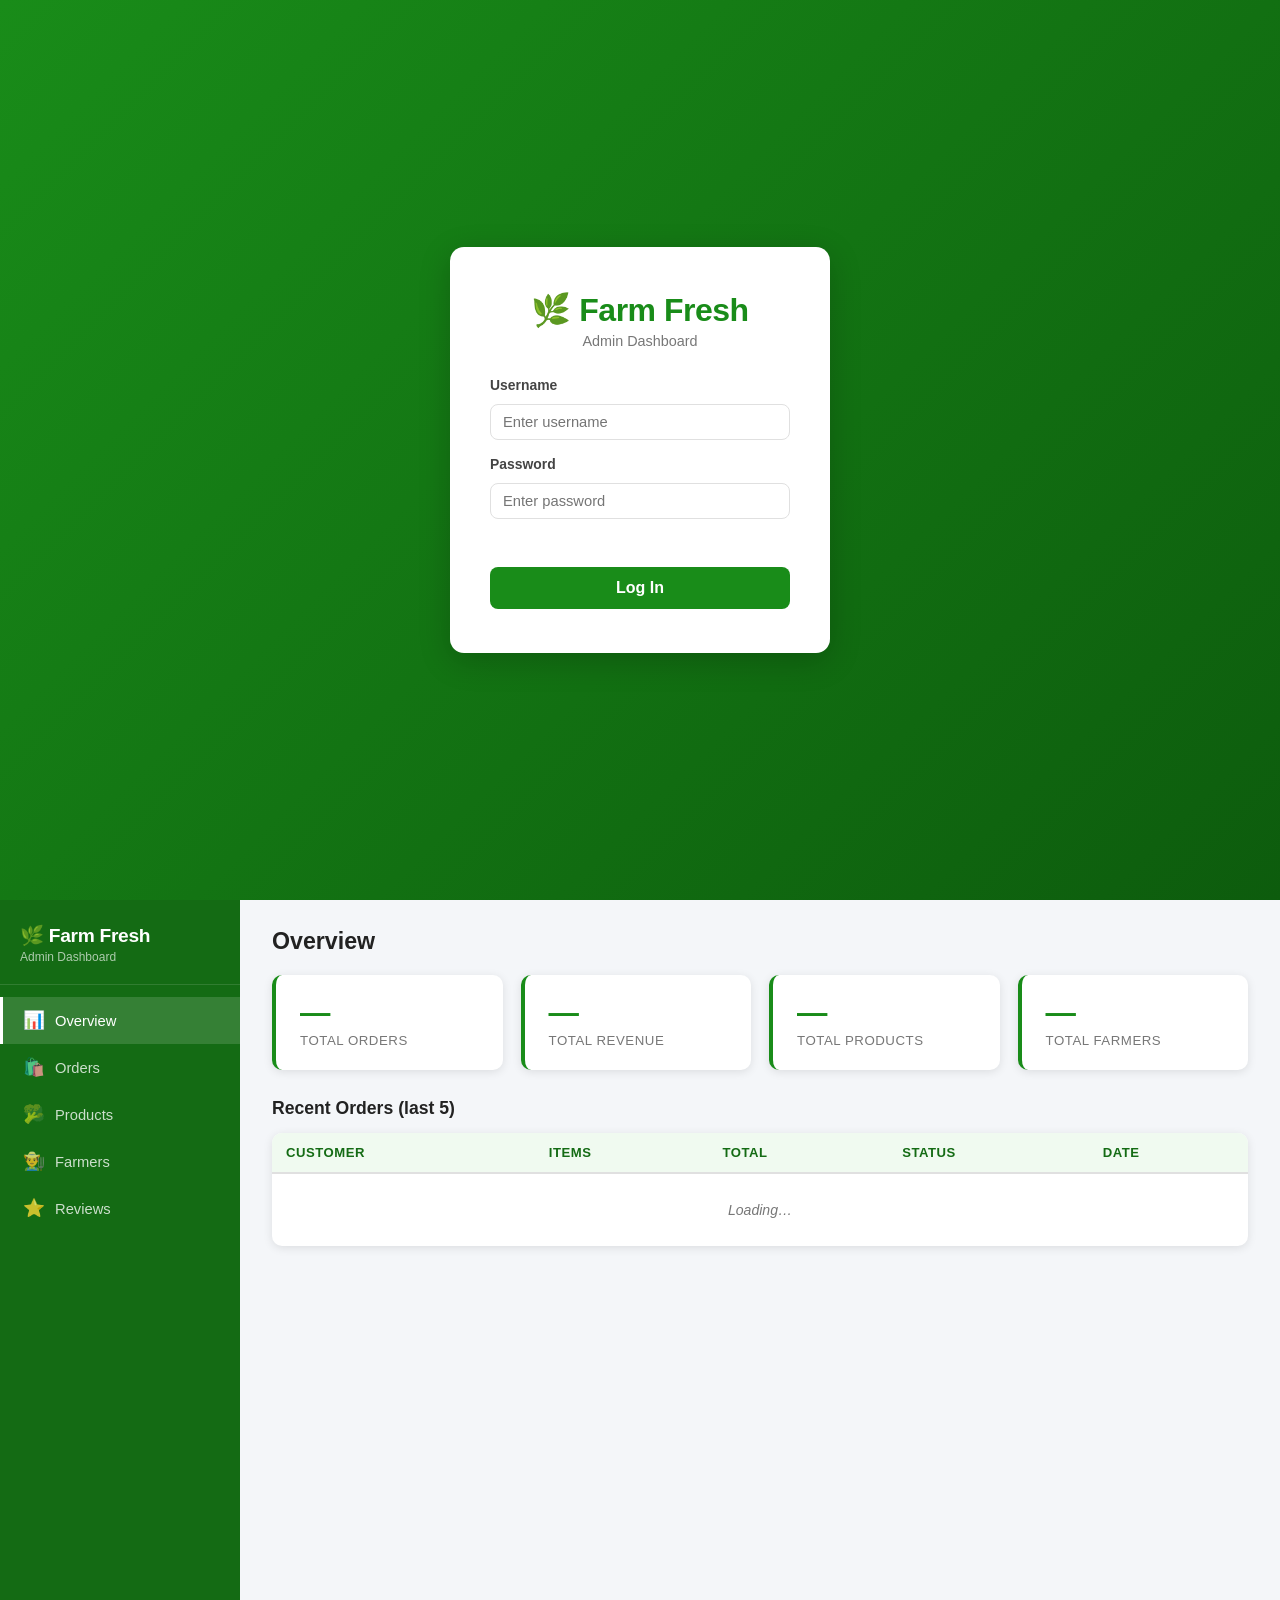
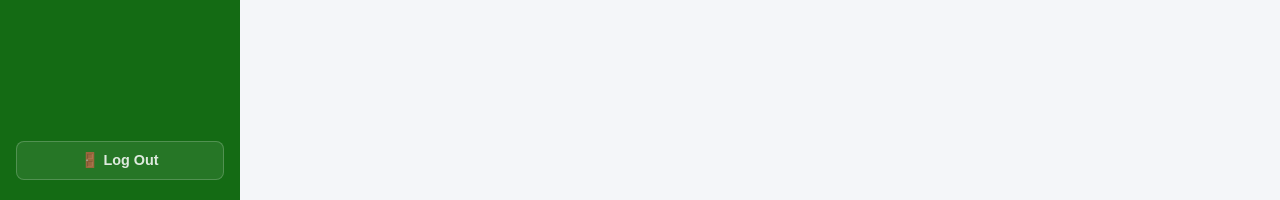
==== admin.html @ 546a93dd "Add fully functional admin dashboard with localStorage Co-authored-by: erokemwa <111133254+erokemwa@" ====
<!DOCTYPE html>
<html lang="en">
  <head>
    <meta charset="UTF-8">
    <meta name="viewport" content="width=device-width, initial-scale=1.0">
    <meta name="description" content="Farm Fresh Admin Dashboard — manage orders, products, farmers and reviews.">
    <title>Farm Fresh Admin</title>
    <link rel="stylesheet" href="admin.css">
  </head>
  <body>

    <!-- ===== Login Screen ===== -->
    <div id="login-gate" class="login-gate">
      <div class="login-box">
        <div class="login-logo">🌿 Farm Fresh</div>
        <p class="login-subtitle">Admin Dashboard</p>
        <form id="login-form" novalidate>
          <div class="form-group">
            <label for="login-username">Username</label>
            <input type="text" id="login-username" placeholder="Enter username" required autocomplete="username">
          </div>
          <div class="form-group">
            <label for="login-password">Password</label>
            <input type="password" id="login-password" placeholder="Enter password" required autocomplete="current-password">
          </div>
          <p class="login-error" id="login-error" aria-live="polite"></p>
          <button type="submit" class="btn-login">Log In</button>
        </form>
      </div>
    </div>

    <!-- ===== Dashboard App ===== -->
    <div id="admin-app" class="admin-app" hidden>

      <!-- Sidebar -->
      <aside class="sidebar" aria-label="Admin sidebar navigation">
        <div class="sidebar-brand">
          🌿 Farm Fresh
          <span>Admin Dashboard</span>
        </div>
        <nav class="sidebar-nav" aria-label="Dashboard sections">
          <a class="nav-link active" data-tab="overview" role="button" tabindex="0">
            <span class="nav-icon">📊</span> Overview
          </a>
          <a class="nav-link" data-tab="orders" role="button" tabindex="0">
            <span class="nav-icon">🛍️</span> Orders
          </a>
          <a class="nav-link" data-tab="products" role="button" tabindex="0">
            <span class="nav-icon">🥦</span> Products
          </a>
          <a class="nav-link" data-tab="farmers" role="button" tabindex="0">
            <span class="nav-icon">👨‍🌾</span> Farmers
          </a>
          <a class="nav-link" data-tab="reviews" role="button" tabindex="0">
            <span class="nav-icon">⭐</span> Reviews
          </a>
        </nav>
        <button id="btn-logout" class="btn-logout" type="button">🚪 Log Out</button>
      </aside>

      <!-- Main Content -->
      <main class="admin-main">

        <!-- ===== Overview Tab ===== -->
        <section id="tab-overview" class="admin-section active">
          <h2>Overview</h2>
          <div class="stats-grid">
            <div class="stat-card">
              <div class="stat-value" id="stat-orders">—</div>
              <div class="stat-label">Total Orders</div>
            </div>
            <div class="stat-card">
              <div class="stat-value" id="stat-revenue">—</div>
              <div class="stat-label">Total Revenue</div>
            </div>
            <div class="stat-card">
              <div class="stat-value" id="stat-products">—</div>
              <div class="stat-label">Total Products</div>
            </div>
            <div class="stat-card">
              <div class="stat-value" id="stat-farmers">—</div>
              <div class="stat-label">Total Farmers</div>
            </div>
          </div>

          <h3>Recent Orders (last 5)</h3>
          <div class="table-wrapper">
            <table aria-label="Recent orders">
              <thead>
                <tr>
                  <th>Customer</th>
                  <th>Items</th>
                  <th>Total</th>
                  <th>Status</th>
                  <th>Date</th>
                </tr>
              </thead>
              <tbody id="recent-orders-body">
                <tr class="empty-row"><td colspan="5">Loading…</td></tr>
              </tbody>
            </table>
          </div>
        </section>

        <!-- ===== Orders Tab ===== -->
        <section id="tab-orders" class="admin-section">
          <div class="section-header">
            <h2>Orders</h2>
          </div>
          <div class="table-wrapper">
            <table aria-label="All orders">
              <thead>
                <tr>
                  <th>ID</th>
                  <th>Customer</th>
                  <th>Phone</th>
                  <th>Address</th>
                  <th>Items</th>
                  <th>Total (KES)</th>
                  <th>Status</th>
                  <th>Date</th>
                  <th>Actions</th>
                </tr>
              </thead>
              <tbody id="orders-body">
                <tr class="empty-row"><td colspan="9">Loading…</td></tr>
              </tbody>
            </table>
          </div>
        </section>

        <!-- ===== Products Tab ===== -->
        <section id="tab-products" class="admin-section">
          <div class="section-header">
            <h2>Products</h2>
            <button id="btn-add-product" class="btn-primary" type="button">+ Add Product</button>
          </div>
          <div class="table-wrapper">
            <table aria-label="Products">
              <thead>
                <tr>
                  <th>Name</th>
                  <th>Farmer</th>
                  <th>Price (KES)</th>
                  <th>Category</th>
                  <th>Unit</th>
                  <th>Availability</th>
                  <th>Actions</th>
                </tr>
              </thead>
              <tbody id="products-body">
                <tr class="empty-row"><td colspan="7">Loading…</td></tr>
              </tbody>
            </table>
          </div>
        </section>

        <!-- ===== Farmers Tab ===== -->
        <section id="tab-farmers" class="admin-section">
          <div class="section-header">
            <h2>Farmers</h2>
            <button id="btn-add-farmer" class="btn-primary" type="button">+ Add Farmer</button>
          </div>
          <div class="table-wrapper">
            <table aria-label="Farmers">
              <thead>
                <tr>
                  <th>Name</th>
                  <th>Location</th>
                  <th>Bio</th>
                  <th>Actions</th>
                </tr>
              </thead>
              <tbody id="farmers-body">
                <tr class="empty-row"><td colspan="4">Loading…</td></tr>
              </tbody>
            </table>
          </div>
        </section>

        <!-- ===== Reviews Tab ===== -->
        <section id="tab-reviews" class="admin-section">
          <div class="section-header">
            <h2>Reviews</h2>
          </div>
          <div class="table-wrapper">
            <table aria-label="Reviews">
              <thead>
                <tr>
                  <th>Reviewer</th>
                  <th>Rating</th>
                  <th>Comment</th>
                  <th>Status</th>
                  <th>Actions</th>
                </tr>
              </thead>
              <tbody id="reviews-body">
                <tr class="empty-row"><td colspan="5">Loading…</td></tr>
              </tbody>
            </table>
          </div>
        </section>

      </main>
    </div>

    <!-- ===== Product Modal ===== -->
    <div id="product-modal" class="modal-overlay hidden" role="dialog" aria-modal="true" aria-labelledby="product-modal-title">
      <div class="modal-box">
        <div class="modal-header">
          <h3 id="product-modal-title">Add Product</h3>
          <button id="product-modal-close" class="modal-close" type="button" aria-label="Close modal">×</button>
        </div>
        <form id="product-form" novalidate>
          <div class="form-row">
            <div class="form-group">
              <label for="p-name">Name</label>
              <input type="text" id="p-name" name="p-name" placeholder="e.g. Tomatoes" required>
            </div>
            <div class="form-group">
              <label for="p-farmer">Farmer</label>
              <input type="text" id="p-farmer" name="p-farmer" placeholder="e.g. John's Farm" required>
            </div>
          </div>
          <div class="form-row">
            <div class="form-group">
              <label for="p-price">Price (KES)</label>
              <input type="number" id="p-price" name="p-price" min="0" step="1" placeholder="100" required>
            </div>
            <div class="form-group">
              <label for="p-original-price">Original Price (KES, optional)</label>
              <input type="number" id="p-original-price" name="p-original-price" min="0" step="1" placeholder="120">
            </div>
          </div>
          <div class="form-row">
            <div class="form-group">
              <label for="p-category">Category</label>
              <select id="p-category" name="p-category" required>
                <option value="vegetables">Vegetables</option>
                <option value="greens">Greens</option>
                <option value="fruits">Fruits</option>
              </select>
            </div>
            <div class="form-group">
              <label for="p-unit">Unit</label>
              <input type="text" id="p-unit" name="p-unit" placeholder="e.g. per kg" required>
            </div>
          </div>
          <div class="form-actions">
            <button type="submit" class="btn-primary">Save Product</button>
            <button type="button" id="product-modal-cancel" class="btn-danger">Cancel</button>
          </div>
        </form>
      </div>
    </div>

    <!-- ===== Farmer Modal ===== -->
    <div id="farmer-modal" class="modal-overlay hidden" role="dialog" aria-modal="true" aria-labelledby="farmer-modal-title">
      <div class="modal-box">
        <div class="modal-header">
          <h3 id="farmer-modal-title">Add Farmer</h3>
          <button id="farmer-modal-close" class="modal-close" type="button" aria-label="Close modal">×</button>
        </div>
        <form id="farmer-form" novalidate>
          <div class="form-group">
            <label for="f-name">Name</label>
            <input type="text" id="f-name" name="f-name" placeholder="e.g. John Kamau" required>
          </div>
          <div class="form-group">
            <label for="f-location">Location</label>
            <input type="text" id="f-location" name="f-location" placeholder="e.g. Nakuru, Kenya" required>
          </div>
          <div class="form-group">
            <label for="f-bio">Bio</label>
            <textarea id="f-bio" name="f-bio" rows="4" placeholder="Short bio about the farmer…" required></textarea>
          </div>
          <div class="form-actions">
            <button type="submit" class="btn-primary">Save Farmer</button>
            <button type="button" id="farmer-modal-cancel" class="btn-danger">Cancel</button>
          </div>
        </form>
      </div>
    </div>

    <script src="admin.js"></script>
  </body>
</html>
---- admin.css ----
/* ===== Admin Dashboard Stylesheet ===== */
:root {
  --green: #198C19;
  --green-dark: #146b14;
  --green-light: #f0faf0;
  --orange: #f5a623;
  --orange-dark: #d4881a;
  --text: #222;
  --muted: #777;
  --border: #e0e0e0;
  --radius: 10px;
  --shadow: 0 2px 10px rgba(0, 0, 0, 0.10);
  --red: #e53935;
  --blue: #1976d2;
}

*, *::before, *::after {
  box-sizing: border-box;
  margin: 0;
  padding: 0;
}

body {
  font-family: 'Segoe UI', Arial, sans-serif;
  color: var(--text);
  background: #f4f6f9;
}

/* ===== Login Screen ===== */
.login-gate {
  min-height: 100vh;
  display: flex;
  align-items: center;
  justify-content: center;
  background: linear-gradient(135deg, #198C19 0%, #0d5c0d 100%);
}

.login-box {
  background: #fff;
  border-radius: 14px;
  padding: 44px 40px;
  width: 100%;
  max-width: 380px;
  box-shadow: 0 8px 32px rgba(0, 0, 0, 0.2);
  text-align: center;
}

.login-logo {
  font-size: 2rem;
  font-weight: 800;
  color: var(--green);
  margin-bottom: 4px;
  letter-spacing: -0.5px;
}

.login-subtitle {
  color: var(--muted);
  font-size: 0.9rem;
  margin-bottom: 28px;
}

.login-box .form-group {
  text-align: left;
  margin-bottom: 16px;
}

.login-box label {
  display: block;
  font-size: 0.88rem;
  font-weight: 600;
  color: #444;
  margin-bottom: 6px;
}

.login-box input {
  width: 100%;
  padding: 10px 14px;
  border: 1.5px solid var(--border);
  border-radius: 8px;
  font-size: 1rem;
  outline: none;
  transition: border-color 0.2s;
  font-family: inherit;
}

.login-box input:focus {
  border-color: var(--green);
}

.btn-login {
  width: 100%;
  padding: 12px;
  background: var(--green);
  color: #fff;
  border: none;
  border-radius: 8px;
  font-size: 1rem;
  font-weight: 700;
  cursor: pointer;
  transition: background 0.2s;
  margin-top: 4px;
}

.btn-login:hover {
  background: var(--green-dark);
}

.login-error {
  color: var(--red);
  font-size: 0.85rem;
  margin-bottom: 12px;
  text-align: left;
  min-height: 1.2em;
}

/* ===== App Layout ===== */
.admin-app {
  display: grid;
  grid-template-columns: 240px 1fr;
  min-height: 100vh;
}

/* ===== Sidebar ===== */
.sidebar {
  background: var(--green-dark);
  display: flex;
  flex-direction: column;
  position: sticky;
  top: 0;
  height: 100vh;
  overflow-y: auto;
}

.sidebar-brand {
  padding: 24px 20px 20px;
  font-size: 1.2rem;
  font-weight: 800;
  color: #fff;
  letter-spacing: -0.3px;
  border-bottom: 1px solid rgba(255, 255, 255, 0.12);
}

.sidebar-brand span {
  display: block;
  font-size: 0.75rem;
  font-weight: 400;
  color: rgba(255, 255, 255, 0.65);
  margin-top: 3px;
  letter-spacing: 0;
}

.sidebar-nav {
  display: flex;
  flex-direction: column;
  padding: 12px 0;
  flex: 1;
}

.nav-link {
  display: flex;
  align-items: center;
  gap: 10px;
  padding: 13px 20px;
  color: rgba(255, 255, 255, 0.78);
  text-decoration: none;
  font-size: 0.92rem;
  font-weight: 500;
  border-left: 3px solid transparent;
  transition: background 0.15s, color 0.15s, border-color 0.15s;
  cursor: pointer;
}

.nav-link:hover {
  background: rgba(255, 255, 255, 0.08);
  color: #fff;
}

.nav-link.active {
  background: rgba(255, 255, 255, 0.14);
  color: #fff;
  border-left-color: #fff;
}

.nav-icon {
  font-size: 1.1rem;
  flex-shrink: 0;
}

.btn-logout {
  margin: 12px 16px 20px;
  padding: 10px 0;
  background: rgba(255, 255, 255, 0.08);
  color: rgba(255, 255, 255, 0.85);
  border: 1px solid rgba(255, 255, 255, 0.2);
  border-radius: 8px;
  cursor: pointer;
  font-size: 0.9rem;
  font-weight: 600;
  font-family: inherit;
  transition: background 0.2s;
}

.btn-logout:hover {
  background: rgba(229, 57, 53, 0.3);
  color: #fff;
  border-color: rgba(229, 57, 53, 0.5);
}

/* ===== Main Content ===== */
.admin-main {
  padding: 28px 32px;
  overflow-y: auto;
}

.admin-section {
  display: none;
}

.admin-section.active {
  display: block;
}

.section-header {
  display: flex;
  align-items: center;
  justify-content: space-between;
  margin-bottom: 24px;
}

.section-header h2 {
  margin-bottom: 0;
}

h2 {
  font-size: 1.45rem;
  margin-bottom: 20px;
  color: var(--text);
}

h3 {
  font-size: 1.1rem;
  margin: 20px 0 14px;
  color: var(--text);
}

/* ===== Stat Cards ===== */
.stats-grid {
  display: grid;
  grid-template-columns: repeat(4, 1fr);
  gap: 18px;
  margin-bottom: 28px;
}

.stat-card {
  background: #fff;
  border-radius: var(--radius);
  box-shadow: var(--shadow);
  padding: 22px 24px;
  display: flex;
  flex-direction: column;
  gap: 6px;
  border-left: 4px solid var(--green);
}

.stat-value {
  font-size: 1.9rem;
  font-weight: 700;
  color: var(--green);
  line-height: 1;
}

.stat-label {
  font-size: 0.83rem;
  color: var(--muted);
  font-weight: 500;
  text-transform: uppercase;
  letter-spacing: 0.04em;
}

/* ===== Tables ===== */
.table-wrapper {
  background: #fff;
  border-radius: var(--radius);
  box-shadow: var(--shadow);
  overflow: auto;
  margin-bottom: 20px;
}

table {
  width: 100%;
  border-collapse: collapse;
  font-size: 0.88rem;
}

thead {
  background: var(--green-light);
}

th {
  padding: 12px 14px;
  text-align: left;
  font-weight: 700;
  color: var(--green-dark);
  white-space: nowrap;
  border-bottom: 2px solid var(--border);
  font-size: 0.82rem;
  text-transform: uppercase;
  letter-spacing: 0.04em;
}

td {
  padding: 11px 14px;
  border-bottom: 1px solid var(--border);
  vertical-align: middle;
}

tbody tr:last-child td {
  border-bottom: none;
}

tbody tr:hover {
  background: #fafff8;
}

.empty-row td {
  text-align: center;
  color: var(--muted);
  padding: 28px;
  font-style: italic;
}

/* ===== Status Badges ===== */
.badge {
  display: inline-block;
  padding: 3px 11px;
  border-radius: 20px;
  font-size: 0.76rem;
  font-weight: 700;
  letter-spacing: 0.02em;
  white-space: nowrap;
}

.badge-pending {
  background: #fff3e0;
  color: #e65100;
}

.badge-confirmed {
  background: #e3f2fd;
  color: #1565c0;
}

.badge-delivered {
  background: #e8f5e9;
  color: #1b5e20;
}

.badge-approved {
  background: #e8f5e9;
  color: #1b5e20;
}

.badge-in-stock {
  background: #e8f5e9;
  color: #1b5e20;
}

.badge-out-of-stock {
  background: #f5f5f5;
  color: #757575;
}

/* ===== Buttons ===== */
.btn-primary {
  padding: 9px 18px;
  background: var(--green);
  color: #fff;
  border: none;
  border-radius: 8px;
  cursor: pointer;
  font-size: 0.88rem;
  font-weight: 600;
  font-family: inherit;
  transition: background 0.2s;
  white-space: nowrap;
}

.btn-primary:hover {
  background: var(--green-dark);
}

.btn-danger {
  padding: 6px 14px;
  background: var(--red);
  color: #fff;
  border: none;
  border-radius: 6px;
  cursor: pointer;
  font-size: 0.82rem;
  font-weight: 600;
  font-family: inherit;
  transition: background 0.2s;
}

.btn-danger:hover {
  background: #b71c1c;
}

.btn-edit {
  padding: 6px 14px;
  background: #e3f2fd;
  color: var(--blue);
  border: none;
  border-radius: 6px;
  cursor: pointer;
  font-size: 0.82rem;
  font-weight: 600;
  font-family: inherit;
  transition: background 0.2s;
}

.btn-edit:hover {
  background: #bbdefb;
}

.btn-approve {
  padding: 6px 14px;
  background: var(--green-light);
  color: var(--green-dark);
  border: none;
  border-radius: 6px;
  cursor: pointer;
  font-size: 0.82rem;
  font-weight: 600;
  font-family: inherit;
  transition: background 0.2s;
}

.btn-approve:hover {
  background: #c8e6c9;
}

.btn-actions {
  display: flex;
  gap: 6px;
  flex-wrap: nowrap;
}

/* ===== Status Select ===== */
.status-select {
  padding: 5px 10px;
  border: 1.5px solid var(--border);
  border-radius: 6px;
  font-size: 0.85rem;
  font-family: inherit;
  cursor: pointer;
  outline: none;
  background: #fff;
  transition: border-color 0.2s;
}

.status-select:focus {
  border-color: var(--green);
}

/* ===== Toggle ===== */
.toggle-btn {
  padding: 5px 14px;
  border-radius: 20px;
  border: none;
  cursor: pointer;
  font-size: 0.8rem;
  font-weight: 600;
  font-family: inherit;
  transition: background 0.2s, color 0.2s;
}

.toggle-btn.in-stock {
  background: #e8f5e9;
  color: #1b5e20;
}

.toggle-btn.in-stock:hover {
  background: #c8e6c9;
}

.toggle-btn.out-of-stock {
  background: #f5f5f5;
  color: #757575;
}

.toggle-btn.out-of-stock:hover {
  background: #e0e0e0;
}

/* ===== Modal ===== */
.modal-overlay {
  position: fixed;
  inset: 0;
  background: rgba(0, 0, 0, 0.45);
  backdrop-filter: blur(3px);
  display: flex;
  align-items: center;
  justify-content: center;
  z-index: 1000;
  padding: 16px;
}

.modal-overlay.hidden {
  display: none;
}

.modal-box {
  background: #fff;
  border-radius: 14px;
  padding: 32px 30px;
  width: 100%;
  max-width: 500px;
  max-height: 90vh;
  overflow-y: auto;
  box-shadow: 0 12px 40px rgba(0, 0, 0, 0.2);
}

.modal-header {
  display: flex;
  align-items: center;
  justify-content: space-between;
  margin-bottom: 22px;
}

.modal-header h3 {
  margin: 0;
  font-size: 1.15rem;
  color: var(--green-dark);
}

.modal-close {
  background: none;
  border: none;
  font-size: 1.4rem;
  cursor: pointer;
  color: var(--muted);
  line-height: 1;
  padding: 4px;
  border-radius: 4px;
  transition: color 0.15s, background 0.15s;
}

.modal-close:hover {
  color: var(--text);
  background: #f0f0f0;
}

/* ===== Form ===== */
.form-group {
  display: flex;
  flex-direction: column;
  gap: 5px;
  margin-bottom: 16px;
}

.form-group label {
  font-size: 0.87rem;
  font-weight: 600;
  color: #444;
}

.form-group input,
.form-group select,
.form-group textarea {
  padding: 9px 12px;
  border: 1.5px solid var(--border);
  border-radius: 8px;
  font-size: 0.92rem;
  outline: none;
  transition: border-color 0.2s;
  font-family: inherit;
  background: #fff;
}

.form-group input:focus,
.form-group select:focus,
.form-group textarea:focus {
  border-color: var(--green);
}

.form-group textarea {
  resize: vertical;
  min-height: 80px;
}

.form-row {
  display: grid;
  grid-template-columns: 1fr 1fr;
  gap: 14px;
}

.form-actions {
  display: flex;
  gap: 10px;
  margin-top: 6px;
}

/* ===== Stars ===== */
.stars {
  color: var(--orange);
  font-size: 0.95rem;
  letter-spacing: 1px;
}

/* ===== Responsive ===== */
@media (max-width: 900px) {
  .stats-grid {
    grid-template-columns: repeat(2, 1fr);
  }
}

@media (max-width: 768px) {
  .admin-app {
    grid-template-columns: 1fr;
  }

  .sidebar {
    position: static;
    height: auto;
    flex-direction: row;
    flex-wrap: wrap;
    align-items: center;
    padding: 0 8px;
    overflow-x: auto;
  }

  .sidebar-brand {
    padding: 10px 8px;
    font-size: 1rem;
    border-bottom: none;
    flex-shrink: 0;
  }

  .sidebar-brand span {
    display: none;
  }

  .sidebar-nav {
    flex-direction: row;
    padding: 0;
    flex: none;
    overflow-x: auto;
  }

  .nav-link {
    padding: 12px 10px;
    font-size: 0.8rem;
    border-left: none;
    border-bottom: 3px solid transparent;
    white-space: nowrap;
  }

  .nav-link.active {
    border-bottom-color: #fff;
    border-left-color: transparent;
    background: rgba(255, 255, 255, 0.14);
  }

  .btn-logout {
    margin: 6px 8px;
    padding: 7px 12px;
    white-space: nowrap;
  }

  .admin-main {
    padding: 16px;
  }

  .form-row {
    grid-template-columns: 1fr;
  }
}

@media (max-width: 480px) {
  .stats-grid {
    grid-template-columns: 1fr;
  }

  .section-header {
    flex-direction: column;
    align-items: flex-start;
    gap: 12px;
  }

  .modal-box {
    padding: 22px 18px;
  }
}
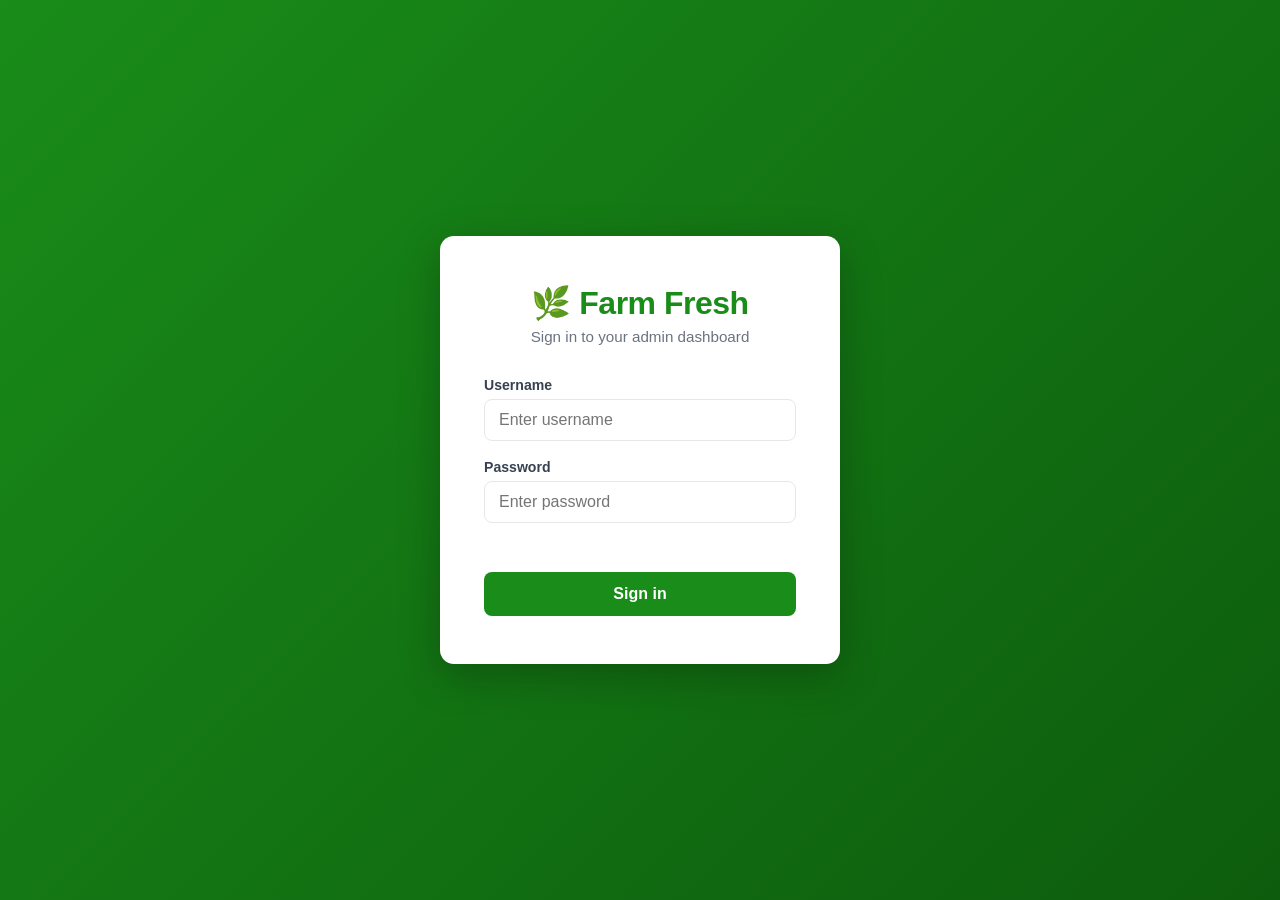
==== commit 2ed9a6d9: "Redesign admin layout: separate login page, Shopify-style dashboard, updated CSS tokens Co-authored-" ====
--- a/admin.html
+++ b/admin.html
@@ -4,62 +4,56 @@
     <meta charset="UTF-8">
     <meta name="viewport" content="width=device-width, initial-scale=1.0">
     <meta name="description" content="Farm Fresh Admin Dashboard — manage orders, products, farmers and reviews.">
-    <title>Farm Fresh Admin</title>
+    <title>Farm Fresh — Admin Dashboard</title>
     <link rel="stylesheet" href="admin.css">
   </head>
   <body>
 
-    <!-- ===== Login Screen ===== -->
-    <div id="login-gate" class="login-gate">
-      <div class="login-box">
-        <div class="login-logo">🌿 Farm Fresh</div>
-        <p class="login-subtitle">Admin Dashboard</p>
-        <form id="login-form" novalidate>
-          <div class="form-group">
-            <label for="login-username">Username</label>
-            <input type="text" id="login-username" placeholder="Enter username" required autocomplete="username">
-          </div>
-          <div class="form-group">
-            <label for="login-password">Password</label>
-            <input type="password" id="login-password" placeholder="Enter password" required autocomplete="current-password">
-          </div>
-          <p class="login-error" id="login-error" aria-live="polite"></p>
-          <button type="submit" class="btn-login">Log In</button>
-        </form>
-      </div>
-    </div>
-
     <!-- ===== Dashboard App ===== -->
-    <div id="admin-app" class="admin-app" hidden>
+    <div id="admin-app" class="admin-app">
 
       <!-- Sidebar -->
       <aside class="sidebar" aria-label="Admin sidebar navigation">
         <div class="sidebar-brand">
-          🌿 Farm Fresh
+          <a href="index.html" class="sidebar-logo-link">🌿 Farm Fresh</a>
           <span>Admin Dashboard</span>
         </div>
         <nav class="sidebar-nav" aria-label="Dashboard sections">
-          <a class="nav-link active" data-tab="overview" role="button" tabindex="0">
+          <a class="nav-link active" href="javascript:void(0)" data-tab="overview" role="button" tabindex="0">
             <span class="nav-icon">📊</span> Overview
           </a>
-          <a class="nav-link" data-tab="orders" role="button" tabindex="0">
+          <a class="nav-link" href="javascript:void(0)" data-tab="orders" role="button" tabindex="0">
             <span class="nav-icon">🛍️</span> Orders
           </a>
-          <a class="nav-link" data-tab="products" role="button" tabindex="0">
+          <a class="nav-link" href="javascript:void(0)" data-tab="products" role="button" tabindex="0">
             <span class="nav-icon">🥦</span> Products
           </a>
-          <a class="nav-link" data-tab="farmers" role="button" tabindex="0">
+          <a class="nav-link" href="javascript:void(0)" data-tab="farmers" role="button" tabindex="0">
             <span class="nav-icon">👨‍🌾</span> Farmers
           </a>
-          <a class="nav-link" data-tab="reviews" role="button" tabindex="0">
+          <a class="nav-link" href="javascript:void(0)" data-tab="reviews" role="button" tabindex="0">
             <span class="nav-icon">⭐</span> Reviews
           </a>
         </nav>
-        <button id="btn-logout" class="btn-logout" type="button">🚪 Log Out</button>
       </aside>
 
-      <!-- Main Content -->
-      <main class="admin-main">
+      <!-- Right-hand column: topbar + main content -->
+      <div class="admin-content">
+
+        <!-- Topbar -->
+        <header class="admin-topbar">
+          <span class="topbar-wordmark">
+            <a href="index.html" class="topbar-logo-link">🌿 <strong>Farm Fresh</strong></a>
+          </span>
+          <span id="topbar-section-title" class="topbar-section-title">Overview</span>
+          <div class="topbar-actions">
+            <span class="topbar-avatar" aria-hidden="true">👤</span>
+            <button id="btn-logout" class="btn-logout" type="button">Log Out</button>
+          </div>
+        </header>
+
+        <!-- Main Content -->
+        <main class="admin-main">
 
         <!-- ===== Overview Tab ===== -->
         <section id="tab-overview" class="admin-section active">
@@ -201,7 +195,8 @@
           </div>
         </section>
 
-      </main>
+        </main>
+      </div>
     </div>
 
     <!-- ===== Product Modal ===== -->
--- a/admin.css
+++ b/admin.css
@@ -3,15 +3,21 @@
   --green: #198C19;
   --green-dark: #146b14;
   --green-light: #f0faf0;
+  --green-mid: #e6f5e6;
   --orange: #f5a623;
-  --orange-dark: #d4881a;
-  --text: #222;
-  --muted: #777;
-  --border: #e0e0e0;
-  --radius: 10px;
-  --shadow: 0 2px 10px rgba(0, 0, 0, 0.10);
   --red: #e53935;
   --blue: #1976d2;
+  --text: #1a1a1a;
+  --text-secondary: #6b7280;
+  --border: #e5e7eb;
+  --surface: #ffffff;
+  --bg: #f9fafb;
+  --sidebar-bg: #1c1c1c;
+  --sidebar-text: #d1d5db;
+  --radius: 8px;
+  --radius-lg: 12px;
+  --shadow-sm: 0 1px 3px rgba(0, 0, 0, 0.08);
+  --shadow-md: 0 4px 16px rgba(0, 0, 0, 0.10);
 }
 
 *, *::before, *::after {
@@ -23,94 +29,7 @@
 body {
   font-family: 'Segoe UI', Arial, sans-serif;
   color: var(--text);
-  background: #f4f6f9;
-}
-
-/* ===== Login Screen ===== */
-.login-gate {
-  min-height: 100vh;
-  display: flex;
-  align-items: center;
-  justify-content: center;
-  background: linear-gradient(135deg, #198C19 0%, #0d5c0d 100%);
-}
-
-.login-box {
-  background: #fff;
-  border-radius: 14px;
-  padding: 44px 40px;
-  width: 100%;
-  max-width: 380px;
-  box-shadow: 0 8px 32px rgba(0, 0, 0, 0.2);
-  text-align: center;
-}
-
-.login-logo {
-  font-size: 2rem;
-  font-weight: 800;
-  color: var(--green);
-  margin-bottom: 4px;
-  letter-spacing: -0.5px;
-}
-
-.login-subtitle {
-  color: var(--muted);
-  font-size: 0.9rem;
-  margin-bottom: 28px;
-}
-
-.login-box .form-group {
-  text-align: left;
-  margin-bottom: 16px;
-}
-
-.login-box label {
-  display: block;
-  font-size: 0.88rem;
-  font-weight: 600;
-  color: #444;
-  margin-bottom: 6px;
-}
-
-.login-box input {
-  width: 100%;
-  padding: 10px 14px;
-  border: 1.5px solid var(--border);
-  border-radius: 8px;
-  font-size: 1rem;
-  outline: none;
-  transition: border-color 0.2s;
-  font-family: inherit;
-}
-
-.login-box input:focus {
-  border-color: var(--green);
-}
-
-.btn-login {
-  width: 100%;
-  padding: 12px;
-  background: var(--green);
-  color: #fff;
-  border: none;
-  border-radius: 8px;
-  font-size: 1rem;
-  font-weight: 700;
-  cursor: pointer;
-  transition: background 0.2s;
-  margin-top: 4px;
-}
-
-.btn-login:hover {
-  background: var(--green-dark);
-}
-
-.login-error {
-  color: var(--red);
-  font-size: 0.85rem;
-  margin-bottom: 12px;
-  text-align: left;
-  min-height: 1.2em;
+  background: var(--bg);
 }
 
 /* ===== App Layout ===== */
@@ -122,7 +41,7 @@
 
 /* ===== Sidebar ===== */
 .sidebar {
-  background: var(--green-dark);
+  background: var(--sidebar-bg);
   display: flex;
   flex-direction: column;
   position: sticky;
@@ -133,20 +52,31 @@
 
 .sidebar-brand {
   padding: 24px 20px 20px;
+  border-bottom: 1px solid rgba(255, 255, 255, 0.08);
+}
+
+.sidebar-logo-link {
+  display: block;
   font-size: 1.2rem;
   font-weight: 800;
   color: #fff;
+  text-decoration: none;
   letter-spacing: -0.3px;
-  border-bottom: 1px solid rgba(255, 255, 255, 0.12);
+  transition: opacity 0.15s;
+}
+
+.sidebar-logo-link:hover {
+  opacity: 0.85;
 }
 
 .sidebar-brand span {
   display: block;
-  font-size: 0.75rem;
+  font-size: 0.72rem;
   font-weight: 400;
-  color: rgba(255, 255, 255, 0.65);
+  color: rgba(255, 255, 255, 0.45);
   margin-top: 3px;
-  letter-spacing: 0;
+  letter-spacing: 0.01em;
+  text-transform: uppercase;
 }
 
 .sidebar-nav {
@@ -161,7 +91,7 @@
   align-items: center;
   gap: 10px;
   padding: 13px 20px;
-  color: rgba(255, 255, 255, 0.78);
+  color: var(--sidebar-text);
   text-decoration: none;
   font-size: 0.92rem;
   font-weight: 500;
@@ -171,45 +101,114 @@
 }
 
 .nav-link:hover {
-  background: rgba(255, 255, 255, 0.08);
+  background: rgba(255, 255, 255, 0.07);
   color: #fff;
 }
 
 .nav-link.active {
-  background: rgba(255, 255, 255, 0.14);
+  background: rgba(25, 140, 25, 0.18);
   color: #fff;
-  border-left-color: #fff;
+  border-left-color: var(--green);
 }
 
 .nav-icon {
-  font-size: 1.1rem;
+  font-size: 1.05rem;
   flex-shrink: 0;
 }
 
+/* ===== Admin Content (topbar + main) ===== */
+.admin-content {
+  display: flex;
+  flex-direction: column;
+  min-height: 100vh;
+  overflow: hidden;
+}
+
+/* ===== Topbar ===== */
+.admin-topbar {
+  height: 56px;
+  background: var(--surface);
+  border-bottom: 1px solid var(--border);
+  display: flex;
+  align-items: center;
+  justify-content: space-between;
+  padding: 0 24px;
+  position: sticky;
+  top: 0;
+  z-index: 100;
+  flex-shrink: 0;
+  gap: 16px;
+}
+
+.topbar-wordmark {
+  flex-shrink: 0;
+}
+
+.topbar-logo-link {
+  text-decoration: none;
+  color: var(--green);
+  font-size: 1rem;
+  font-weight: 700;
+  letter-spacing: -0.2px;
+  transition: opacity 0.15s;
+}
+
+.topbar-logo-link:hover {
+  opacity: 0.8;
+}
+
+.topbar-section-title {
+  font-size: 1rem;
+  font-weight: 600;
+  color: var(--text);
+  flex: 1;
+  text-align: center;
+}
+
+.topbar-actions {
+  display: flex;
+  align-items: center;
+  gap: 12px;
+  flex-shrink: 0;
+}
+
+.topbar-avatar {
+  width: 32px;
+  height: 32px;
+  background: var(--green-mid);
+  border-radius: 50%;
+  display: flex;
+  align-items: center;
+  justify-content: center;
+  font-size: 1rem;
+  border: 2px solid var(--green-light);
+}
+
 .btn-logout {
-  margin: 12px 16px 20px;
-  padding: 10px 0;
-  background: rgba(255, 255, 255, 0.08);
-  color: rgba(255, 255, 255, 0.85);
-  border: 1px solid rgba(255, 255, 255, 0.2);
-  border-radius: 8px;
-  cursor: pointer;
-  font-size: 0.9rem;
-  font-weight: 600;
-  font-family: inherit;
-  transition: background 0.2s;
+  padding: 7px 16px;
+  background: transparent;
+  color: var(--text-secondary);
+  border: 1.5px solid var(--border);
+  border-radius: var(--radius);
+  cursor: pointer;
+  font-size: 0.85rem;
+  font-weight: 600;
+  font-family: inherit;
+  transition: background 0.2s, color 0.2s, border-color 0.2s;
+  white-space: nowrap;
 }
 
 .btn-logout:hover {
-  background: rgba(229, 57, 53, 0.3);
-  color: #fff;
-  border-color: rgba(229, 57, 53, 0.5);
+  background: #fef2f2;
+  color: var(--red);
+  border-color: #fecaca;
 }
 
 /* ===== Main Content ===== */
 .admin-main {
   padding: 28px 32px;
   overflow-y: auto;
+  flex: 1;
 }
 
 .admin-section {
@@ -232,13 +231,15 @@
 }
 
 h2 {
-  font-size: 1.45rem;
+  font-size: 1.4rem;
+  font-weight: 700;
   margin-bottom: 20px;
   color: var(--text);
 }
 
 h3 {
-  font-size: 1.1rem;
+  font-size: 1rem;
+  font-weight: 600;
   margin: 20px 0 14px;
   color: var(--text);
 }
@@ -252,9 +253,9 @@
 }
 
 .stat-card {
-  background: #fff;
-  border-radius: var(--radius);
-  box-shadow: var(--shadow);
+  background: var(--surface);
+  border-radius: var(--radius-lg);
+  box-shadow: var(--shadow-sm);
   padding: 22px 24px;
   display: flex;
   flex-direction: column;
@@ -270,20 +271,21 @@
 }
 
 .stat-label {
-  font-size: 0.83rem;
-  color: var(--muted);
-  font-weight: 500;
+  font-size: 0.75rem;
+  color: var(--text-secondary);
+  font-weight: 600;
   text-transform: uppercase;
-  letter-spacing: 0.04em;
+  letter-spacing: 0.06em;
 }
 
 /* ===== Tables ===== */
 .table-wrapper {
-  background: #fff;
-  border-radius: var(--radius);
-  box-shadow: var(--shadow);
+  background: var(--surface);
+  border-radius: var(--radius-lg);
+  box-shadow: var(--shadow-sm);
   overflow: auto;
   margin-bottom: 20px;
+  border: 1px solid var(--border);
 }
 
 table {
@@ -293,7 +295,7 @@
 }
 
 thead {
-  background: var(--green-light);
+  background: var(--green-mid);
 }
 
 th {
@@ -303,9 +305,9 @@
   color: var(--green-dark);
   white-space: nowrap;
   border-bottom: 2px solid var(--border);
-  font-size: 0.82rem;
+  font-size: 0.75rem;
   text-transform: uppercase;
-  letter-spacing: 0.04em;
+  letter-spacing: 0.06em;
 }
 
 td {
@@ -319,12 +321,12 @@
 }
 
 tbody tr:hover {
-  background: #fafff8;
+  background: var(--green-light);
 }
 
 .empty-row td {
   text-align: center;
-  color: var(--muted);
+  color: var(--text-secondary);
   padding: 28px;
   font-style: italic;
 }
@@ -334,7 +336,7 @@
   display: inline-block;
   padding: 3px 11px;
   border-radius: 20px;
-  font-size: 0.76rem;
+  font-size: 0.75rem;
   font-weight: 700;
   letter-spacing: 0.02em;
   white-space: nowrap;
@@ -342,27 +344,27 @@
 
 .badge-pending {
   background: #fff3e0;
-  color: #e65100;
+  color: #b45309;
 }
 
 .badge-confirmed {
-  background: #e3f2fd;
-  color: #1565c0;
+  background: #eff6ff;
+  color: #1d4ed8;
 }
 
 .badge-delivered {
-  background: #e8f5e9;
-  color: #1b5e20;
+  background: var(--green-mid);
+  color: #166534;
 }
 
 .badge-approved {
-  background: #e8f5e9;
-  color: #1b5e20;
+  background: var(--green-mid);
+  color: #166534;
 }
 
 .badge-in-stock {
-  background: #e8f5e9;
-  color: #1b5e20;
+  background: var(--green-mid);
+  color: #166534;
 }
 
 .badge-out-of-stock {
@@ -376,7 +378,7 @@
   background: var(--green);
   color: #fff;
   border: none;
-  border-radius: 8px;
+  border-radius: var(--radius);
   cursor: pointer;
   font-size: 0.88rem;
   font-weight: 600;
@@ -408,7 +410,7 @@
 
 .btn-edit {
   padding: 6px 14px;
-  background: #e3f2fd;
+  background: #eff6ff;
   color: var(--blue);
   border: none;
   border-radius: 6px;
@@ -420,7 +422,7 @@
 }
 
 .btn-edit:hover {
-  background: #bbdefb;
+  background: #dbeafe;
 }
 
 .btn-approve {
@@ -437,7 +439,7 @@
 }
 
 .btn-approve:hover {
-  background: #c8e6c9;
+  background: var(--green-mid);
 }
 
 .btn-actions {
@@ -476,12 +478,12 @@
 }
 
 .toggle-btn.in-stock {
-  background: #e8f5e9;
-  color: #1b5e20;
+  background: var(--green-mid);
+  color: #166534;
 }
 
 .toggle-btn.in-stock:hover {
-  background: #c8e6c9;
+  background: #bbf7d0;
 }
 
 .toggle-btn.out-of-stock {
@@ -498,7 +500,7 @@
   position: fixed;
   inset: 0;
   background: rgba(0, 0, 0, 0.45);
-  backdrop-filter: blur(3px);
+  backdrop-filter: blur(4px);
   display: flex;
   align-items: center;
   justify-content: center;
@@ -511,14 +513,14 @@
 }
 
 .modal-box {
-  background: #fff;
-  border-radius: 14px;
+  background: var(--surface);
+  border-radius: var(--radius-lg);
   padding: 32px 30px;
   width: 100%;
   max-width: 500px;
   max-height: 90vh;
   overflow-y: auto;
-  box-shadow: 0 12px 40px rgba(0, 0, 0, 0.2);
+  box-shadow: var(--shadow-md);
 }
 
 .modal-header {
@@ -526,11 +528,14 @@
   align-items: center;
   justify-content: space-between;
   margin-bottom: 22px;
+  padding-bottom: 16px;
+  border-bottom: 2px solid var(--green-mid);
 }
 
 .modal-header h3 {
   margin: 0;
-  font-size: 1.15rem;
+  font-size: 1.1rem;
+  font-weight: 700;
   color: var(--green-dark);
 }
 
@@ -539,7 +544,7 @@
   border: none;
   font-size: 1.4rem;
   cursor: pointer;
-  color: var(--muted);
+  color: var(--text-secondary);
   line-height: 1;
   padding: 4px;
   border-radius: 4px;
@@ -562,7 +567,7 @@
 .form-group label {
   font-size: 0.87rem;
   font-weight: 600;
-  color: #444;
+  color: #374151;
 }
 
 .form-group input,
@@ -570,10 +575,10 @@
 .form-group textarea {
   padding: 9px 12px;
   border: 1.5px solid var(--border);
-  border-radius: 8px;
+  border-radius: var(--radius);
   font-size: 0.92rem;
   outline: none;
-  transition: border-color 0.2s;
+  transition: border-color 0.2s, box-shadow 0.2s;
   font-family: inherit;
   background: #fff;
 }
@@ -582,6 +587,7 @@
 .form-group select:focus,
 .form-group textarea:focus {
   border-color: var(--green);
+  box-shadow: 0 0 0 3px rgba(25, 140, 25, 0.10);
 }
 
 .form-group textarea {
@@ -632,13 +638,16 @@
 
   .sidebar-brand {
     padding: 10px 8px;
-    font-size: 1rem;
     border-bottom: none;
     flex-shrink: 0;
   }
 
   .sidebar-brand span {
     display: none;
+  }
+
+  .sidebar-logo-link {
+    font-size: 1rem;
   }
 
   .sidebar-nav {
@@ -657,15 +666,9 @@
   }
 
   .nav-link.active {
-    border-bottom-color: #fff;
+    border-bottom-color: var(--green);
     border-left-color: transparent;
-    background: rgba(255, 255, 255, 0.14);
-  }
-
-  .btn-logout {
-    margin: 6px 8px;
-    padding: 7px 12px;
-    white-space: nowrap;
+    background: rgba(25, 140, 25, 0.18);
   }
 
   .admin-main {
